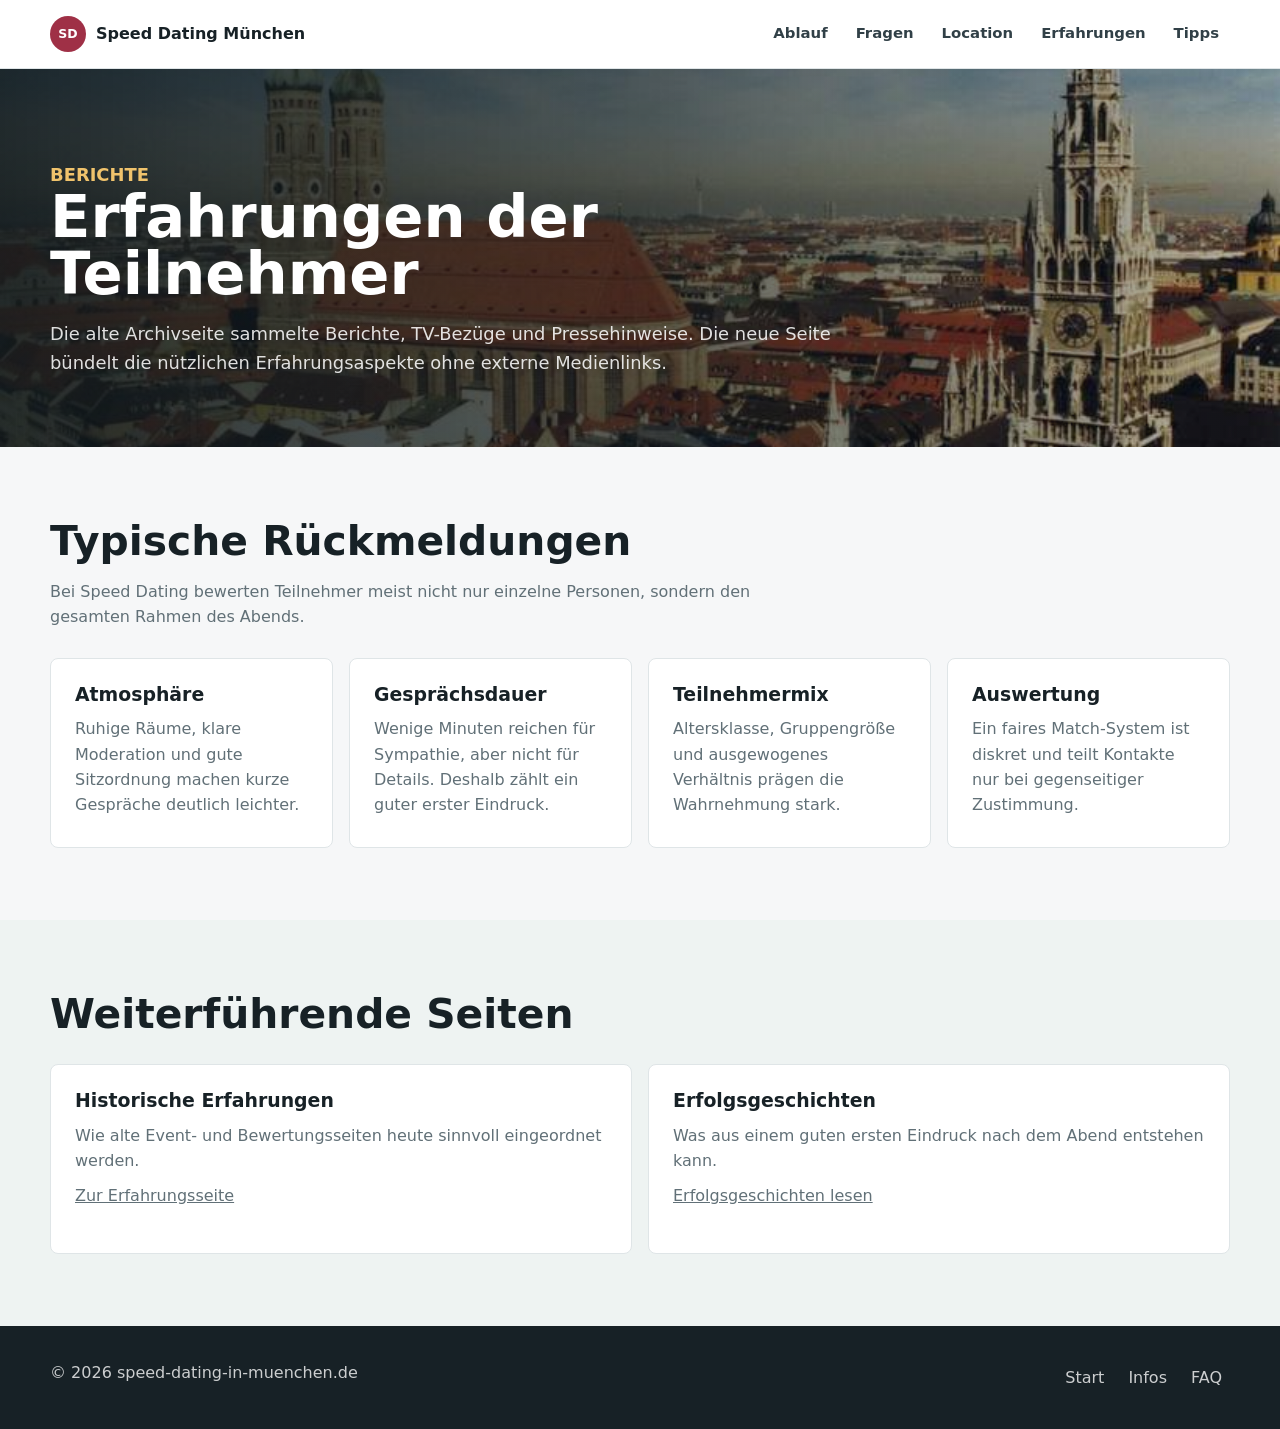
==== erfahrungen/index.html @ 36646f1c "Restore archived speed dating pages" ====
<!doctype html>
<html lang="de">
  <head>
    <meta charset="utf-8">
    <meta name="viewport" content="width=device-width, initial-scale=1">
    <title>Erfahrungsberichte beim Speed Dating</title>
    <meta name="description" content="Erfahrungsberichte beim Speed Dating: typische Eindrücke zu Atmosphäre, Gesprächen, Teilnehmern und Match-Auswertung.">
    <link rel="canonical" href="https://speed-dating-in-muenchen.de/erfahrungen/">
    <meta name="robots" content="index,follow">
    <link rel="stylesheet" href="/styles.css">
  </head>
  <body>
    <header class="site-header">
      <div class="header-inner">
        <a class="brand" href="/"><span class="brand-mark" aria-hidden="true">SD</span><span>Speed Dating München</span></a>
        <nav class="nav" aria-label="Hauptnavigation">
          <a href="/speed-dating-ablauf.html">Ablauf</a>
          <a href="/fragen.html">Fragen</a>
          <a href="/location.html">Location</a>
          <a href="/erfahrungen/">Erfahrungen</a>
          <a href="/tipps.html">Tipps</a>
        </nav>
      </div>
    </header>

    <main>
      <section class="page-hero">
        <div class="page-hero-inner">
          <p class="kicker">Berichte</p>
          <h1>Erfahrungen der Teilnehmer</h1>
          <p>Die alte Archivseite sammelte Berichte, TV-Bezüge und Pressehinweise. Die neue Seite bündelt die nützlichen Erfahrungsaspekte ohne externe Medienlinks.</p>
        </div>
      </section>

      <section class="section">
        <div class="section-heading">
          <h2>Typische Rückmeldungen</h2>
          <p>Bei Speed Dating bewerten Teilnehmer meist nicht nur einzelne Personen, sondern den gesamten Rahmen des Abends.</p>
        </div>
        <div class="card-grid">
          <article class="card">
            <h3>Atmosphäre</h3>
            <p>Ruhige Räume, klare Moderation und gute Sitzordnung machen kurze Gespräche deutlich leichter.</p>
          </article>
          <article class="card">
            <h3>Gesprächsdauer</h3>
            <p>Wenige Minuten reichen für Sympathie, aber nicht für Details. Deshalb zählt ein guter erster Eindruck.</p>
          </article>
          <article class="card">
            <h3>Teilnehmermix</h3>
            <p>Altersklasse, Gruppengröße und ausgewogenes Verhältnis prägen die Wahrnehmung stark.</p>
          </article>
          <article class="card">
            <h3>Auswertung</h3>
            <p>Ein faires Match-System ist diskret und teilt Kontakte nur bei gegenseitiger Zustimmung.</p>
          </article>
        </div>
      </section>

      <section class="section band">
        <div class="section-heading">
          <h2>Weiterführende Seiten</h2>
        </div>
        <div class="card-grid">
          <article class="card">
            <h3>Historische Erfahrungen</h3>
            <p>Wie alte Event- und Bewertungsseiten heute sinnvoll eingeordnet werden.</p>
            <p><a href="/speed-dating-erfahrungen.html">Zur Erfahrungsseite</a></p>
          </article>
          <article class="card">
            <h3>Erfolgsgeschichten</h3>
            <p>Was aus einem guten ersten Eindruck nach dem Abend entstehen kann.</p>
            <p><a href="/erfolgsgeschichten/">Erfolgsgeschichten lesen</a></p>
          </article>
        </div>
      </section>
    </main>

    <footer class="footer">
      <div class="footer-inner">
        <p>© 2026 speed-dating-in-muenchen.de</p>
        <nav class="footer-links" aria-label="Footer Navigation">
          <a href="/">Start</a>
          <a href="/details.html">Infos</a>
          <a href="/faq.html">FAQ</a>
        </nav>
      </div>
    </footer>
  </body>
</html>
---- styles.css ----
:root {
  color-scheme: light;
  --ink: #172126;
  --muted: #617077;
  --paper: #f6f7f8;
  --panel: #ffffff;
  --line: #dfe5e7;
  --wine: #9f3046;
  --wine-dark: #7f2334;
  --teal: #11675d;
  --blue: #27526f;
  --gold: #c8942c;
  --shadow: 0 18px 45px rgba(23, 33, 38, 0.12);
}

* {
  box-sizing: border-box;
}

html {
  scroll-behavior: smooth;
}

body {
  margin: 0;
  background: var(--paper);
  color: var(--ink);
  font-family: Inter, ui-sans-serif, system-ui, -apple-system, BlinkMacSystemFont, "Segoe UI", sans-serif;
  line-height: 1.58;
}

a {
  color: inherit;
}

img {
  display: block;
  max-width: 100%;
}

.site-header {
  position: sticky;
  z-index: 20;
  top: 0;
  background: rgba(255, 255, 255, 0.94);
  border-bottom: 1px solid var(--line);
  backdrop-filter: blur(14px);
}

.header-inner {
  display: flex;
  align-items: center;
  justify-content: space-between;
  gap: 22px;
  width: min(1180px, calc(100% - 36px));
  margin: 0 auto;
  padding: 14px 0;
}

.brand {
  display: inline-flex;
  align-items: center;
  gap: 10px;
  min-width: fit-content;
  color: var(--ink);
  text-decoration: none;
  font-weight: 850;
}

.brand-mark {
  display: inline-grid;
  place-items: center;
  width: 36px;
  height: 36px;
  border-radius: 50%;
  background: var(--wine);
  color: #fff;
  font-size: 0.78rem;
  font-weight: 900;
  letter-spacing: 0;
}

.nav {
  display: flex;
  flex-wrap: wrap;
  justify-content: flex-end;
  gap: 6px;
}

.nav a,
.page-links a,
.footer-links a {
  border-radius: 6px;
  text-decoration: none;
}

.nav a {
  padding: 8px 11px;
  color: #314047;
  font-size: 0.93rem;
  font-weight: 750;
}

.nav a:hover,
.nav a:focus-visible {
  color: var(--wine);
  background: #f1f4f5;
}

.hero {
  min-height: 620px;
  display: grid;
  align-items: center;
  color: #fff;
  background:
    linear-gradient(90deg, rgba(15, 24, 28, 0.88), rgba(15, 24, 28, 0.64) 46%, rgba(15, 24, 28, 0.2)),
    url("/assets/munich-skyline.jpg") center / cover no-repeat;
}

.hero-inner {
  width: min(1180px, calc(100% - 36px));
  margin: 0 auto;
  padding: 76px 0 82px;
}

.kicker {
  margin: 0 0 12px;
  color: var(--teal);
  font-size: 0.78rem;
  font-weight: 900;
  letter-spacing: 0;
  text-transform: uppercase;
}

.hero .kicker,
.page-hero .kicker {
  color: #f0c36c;
}

h1,
h2,
h3,
p,
li,
summary {
  overflow-wrap: anywhere;
}

h1,
h2,
h3 {
  letter-spacing: 0;
}

h1 {
  max-width: 12ch;
  margin: 0;
  font-size: 4.7rem;
  line-height: 0.96;
}

h2 {
  margin: 0;
  font-size: 2.55rem;
  line-height: 1.08;
}

h3 {
  margin: 0;
  font-size: 1.18rem;
  line-height: 1.26;
}

.lead {
  max-width: 68ch;
  margin: 20px 0 0;
  color: rgba(255, 255, 255, 0.88);
  font-size: 1.18rem;
}

.hero-actions {
  display: flex;
  flex-wrap: wrap;
  gap: 12px;
  margin-top: 32px;
}

.button {
  display: inline-flex;
  align-items: center;
  justify-content: center;
  min-height: 46px;
  padding: 0 18px;
  border: 1px solid transparent;
  border-radius: 6px;
  text-decoration: none;
  font-weight: 850;
}

.button-primary {
  background: var(--wine);
  color: #fff;
}

.button-primary:hover,
.button-primary:focus-visible {
  background: var(--wine-dark);
}

.button-secondary {
  border-color: rgba(255, 255, 255, 0.5);
  color: #fff;
}

.button-secondary:hover,
.button-secondary:focus-visible {
  border-color: #fff;
}

.quick-facts {
  display: grid;
  grid-template-columns: repeat(3, minmax(0, 1fr));
  gap: 1px;
  background: var(--line);
  border-bottom: 1px solid var(--line);
}

.quick-facts article {
  min-height: 128px;
  padding: 28px clamp(18px, 4vw, 42px);
  background: var(--panel);
}

.quick-facts strong {
  display: block;
  color: var(--blue);
  font-size: 1.12rem;
}

.quick-facts span {
  display: block;
  margin-top: 8px;
  color: var(--muted);
}

.section {
  width: min(1180px, calc(100% - 36px));
  margin: 0 auto;
  padding: 72px 0;
}

.band {
  width: 100%;
  max-width: none;
  padding: 72px max(18px, calc((100vw - 1180px) / 2));
  background: #eef3f2;
}

.section-heading {
  max-width: 780px;
  margin-bottom: 28px;
}

.section-heading p,
.content p {
  color: var(--muted);
}

.card-grid {
  display: grid;
  grid-template-columns: repeat(auto-fit, minmax(min(100%, 250px), 1fr));
  gap: 16px;
}

.card {
  min-height: 190px;
  padding: 24px;
  border: 1px solid var(--line);
  border-radius: 8px;
  background: var(--panel);
}

.card p,
.step p,
.note p,
.content li,
.aside-card li {
  margin: 10px 0 0;
  color: var(--muted);
}

.note {
  display: flex;
  align-items: center;
  justify-content: space-between;
  gap: 24px;
  padding: 28px;
  border: 1px solid var(--line);
  border-left: 6px solid var(--teal);
  border-radius: 8px;
  background: var(--panel);
  box-shadow: var(--shadow);
}

.note .button {
  flex: 0 0 auto;
}

.page-hero {
  color: #fff;
  background:
    linear-gradient(90deg, rgba(15, 24, 28, 0.9), rgba(15, 24, 28, 0.66) 52%, rgba(15, 24, 28, 0.28)),
    url("/assets/munich-skyline.jpg") center / cover no-repeat;
}

.page-hero-inner {
  width: min(1180px, calc(100% - 36px));
  margin: 0 auto;
  padding: 74px 0 70px;
}

.page-hero h1 {
  max-width: 15ch;
  font-size: 3.7rem;
}

.page-hero p {
  max-width: 72ch;
  margin: 18px 0 0;
  color: rgba(255, 255, 255, 0.86);
  font-size: 1.12rem;
}

.page-layout {
  display: grid;
  grid-template-columns: minmax(0, 1fr) 310px;
  gap: 34px;
  width: min(1180px, calc(100% - 36px));
  margin: 0 auto;
  padding: 58px 0 78px;
}

.content {
  min-width: 0;
}

.content-section {
  padding: 0 0 34px;
}

.content-section + .content-section {
  padding-top: 34px;
  border-top: 1px solid var(--line);
}

.content h2 {
  font-size: 2rem;
}

.content h3 {
  margin-top: 20px;
}

.content p {
  margin: 12px 0 0;
}

.content ul,
.aside-card ul {
  margin: 14px 0 0;
  padding-left: 1.2rem;
}

.steps {
  display: grid;
  gap: 14px;
  margin-top: 20px;
}

.step {
  display: grid;
  grid-template-columns: 52px minmax(0, 1fr);
  gap: 16px;
  padding: 20px;
  border: 1px solid var(--line);
  border-radius: 8px;
  background: var(--panel);
}

.step-number {
  display: inline-grid;
  place-items: center;
  width: 44px;
  height: 44px;
  border-radius: 50%;
  background: #edf4f3;
  color: var(--teal);
  font-weight: 900;
}

.data-table {
  width: 100%;
  margin-top: 20px;
  border-collapse: collapse;
  overflow: hidden;
  border: 1px solid var(--line);
  border-radius: 8px;
  background: var(--panel);
}

.data-table th,
.data-table td {
  padding: 14px;
  border-bottom: 1px solid var(--line);
  text-align: left;
  vertical-align: top;
}

.data-table th {
  color: var(--ink);
  background: #eef3f2;
  font-size: 0.92rem;
}

.data-table tr:last-child td {
  border-bottom: 0;
}

details {
  border-top: 1px solid var(--line);
}

details:last-child {
  border-bottom: 1px solid var(--line);
}

summary {
  cursor: pointer;
  padding: 20px 0;
  font-weight: 850;
}

details p {
  margin: 0;
  padding: 0 0 20px;
}

.aside {
  align-self: start;
  position: sticky;
  top: 82px;
}

.aside-card {
  padding: 22px;
  border: 1px solid var(--line);
  border-radius: 8px;
  background: var(--panel);
}

.aside-card + .aside-card {
  margin-top: 16px;
}

.page-links {
  display: grid;
  gap: 8px;
  margin-top: 14px;
}

.page-links a {
  padding: 10px 12px;
  background: #f4f7f8;
  color: #304049;
  font-weight: 750;
}

.page-links a:hover,
.page-links a:focus-visible {
  color: var(--wine);
  background: #edf2f3;
}

.footer {
  padding: 34px 0;
  background: #172126;
  color: rgba(255, 255, 255, 0.78);
}

.footer-inner {
  display: flex;
  align-items: flex-start;
  justify-content: space-between;
  gap: 22px;
  width: min(1180px, calc(100% - 36px));
  margin: 0 auto;
}

.footer p {
  margin: 0;
}

.footer-links {
  display: flex;
  flex-wrap: wrap;
  justify-content: flex-end;
  gap: 8px;
}

.footer-links a {
  padding: 5px 8px;
}

.footer-links a:hover,
.footer-links a:focus-visible {
  color: #fff;
  background: rgba(255, 255, 255, 0.09);
}

@media (max-width: 920px) {
  .header-inner,
  .footer-inner {
    flex-direction: column;
    align-items: flex-start;
  }

  .nav,
  .footer-links {
    justify-content: flex-start;
  }

  .hero {
    min-height: 560px;
  }

  h1 {
    font-size: 3.6rem;
  }

  h2 {
    font-size: 2.1rem;
  }

  .page-hero h1 {
    font-size: 3rem;
  }

  .quick-facts,
  .page-layout {
    grid-template-columns: 1fr;
  }

  .aside {
    position: static;
  }

  .note {
    align-items: flex-start;
    flex-direction: column;
  }
}

@media (max-width: 560px) {
  .header-inner {
    width: min(100% - 24px, 1180px);
  }

  .nav {
    width: 100%;
  }

  .nav a {
    flex: 1 1 auto;
    min-height: 38px;
    padding: 8px 9px;
    text-align: center;
  }

  .hero-inner,
  .page-hero-inner,
  .section,
  .page-layout,
  .footer-inner {
    width: min(100% - 28px, 1180px);
  }

  .hero {
    min-height: 520px;
    background-position: 58% center;
  }

  h1 {
    font-size: 2.8rem;
  }

  h2,
  .content h2 {
    font-size: 1.72rem;
  }

  .page-hero h1 {
    font-size: 2.34rem;
  }

  .lead,
  .page-hero p {
    font-size: 1rem;
  }

  .hero-actions .button,
  .note .button {
    width: 100%;
  }

  .section,
  .band {
    padding-top: 54px;
    padding-bottom: 54px;
  }

  .step {
    grid-template-columns: 1fr;
  }

  .data-table {
    display: block;
    overflow-x: auto;
  }
}
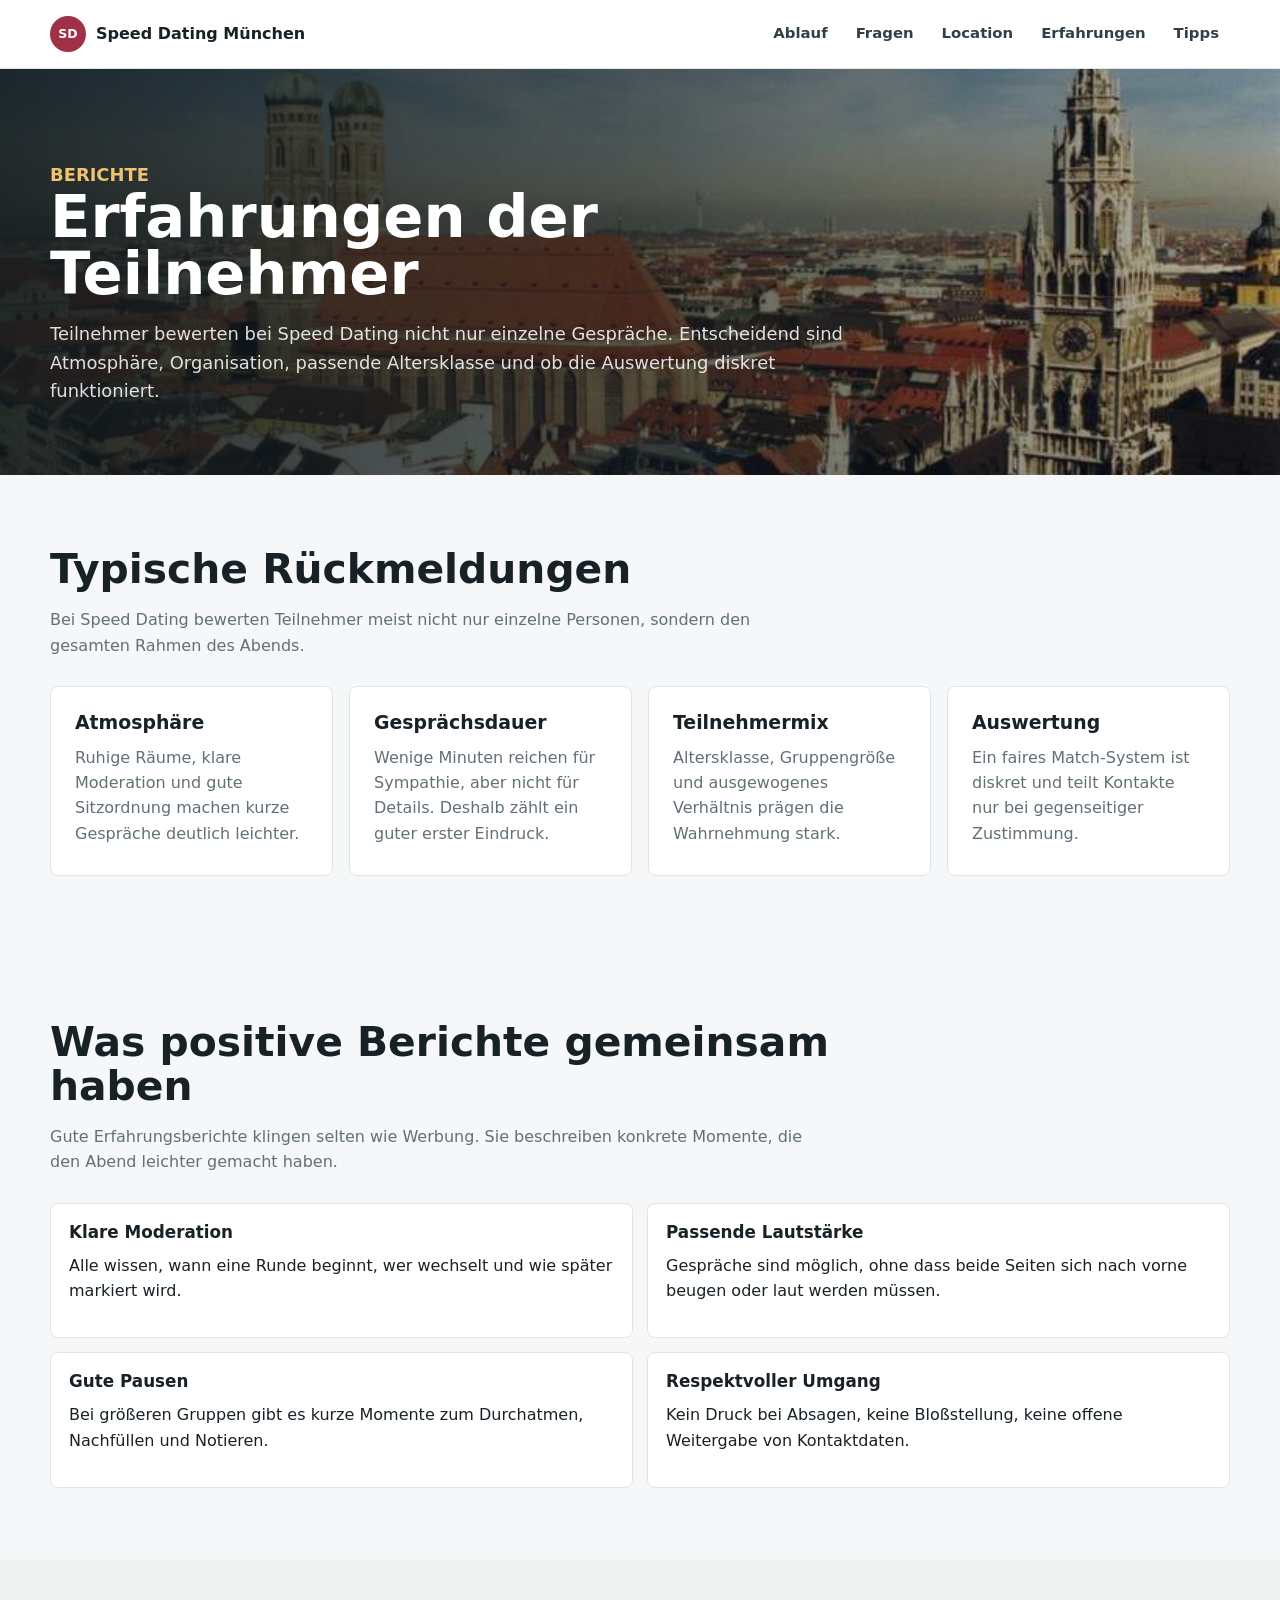
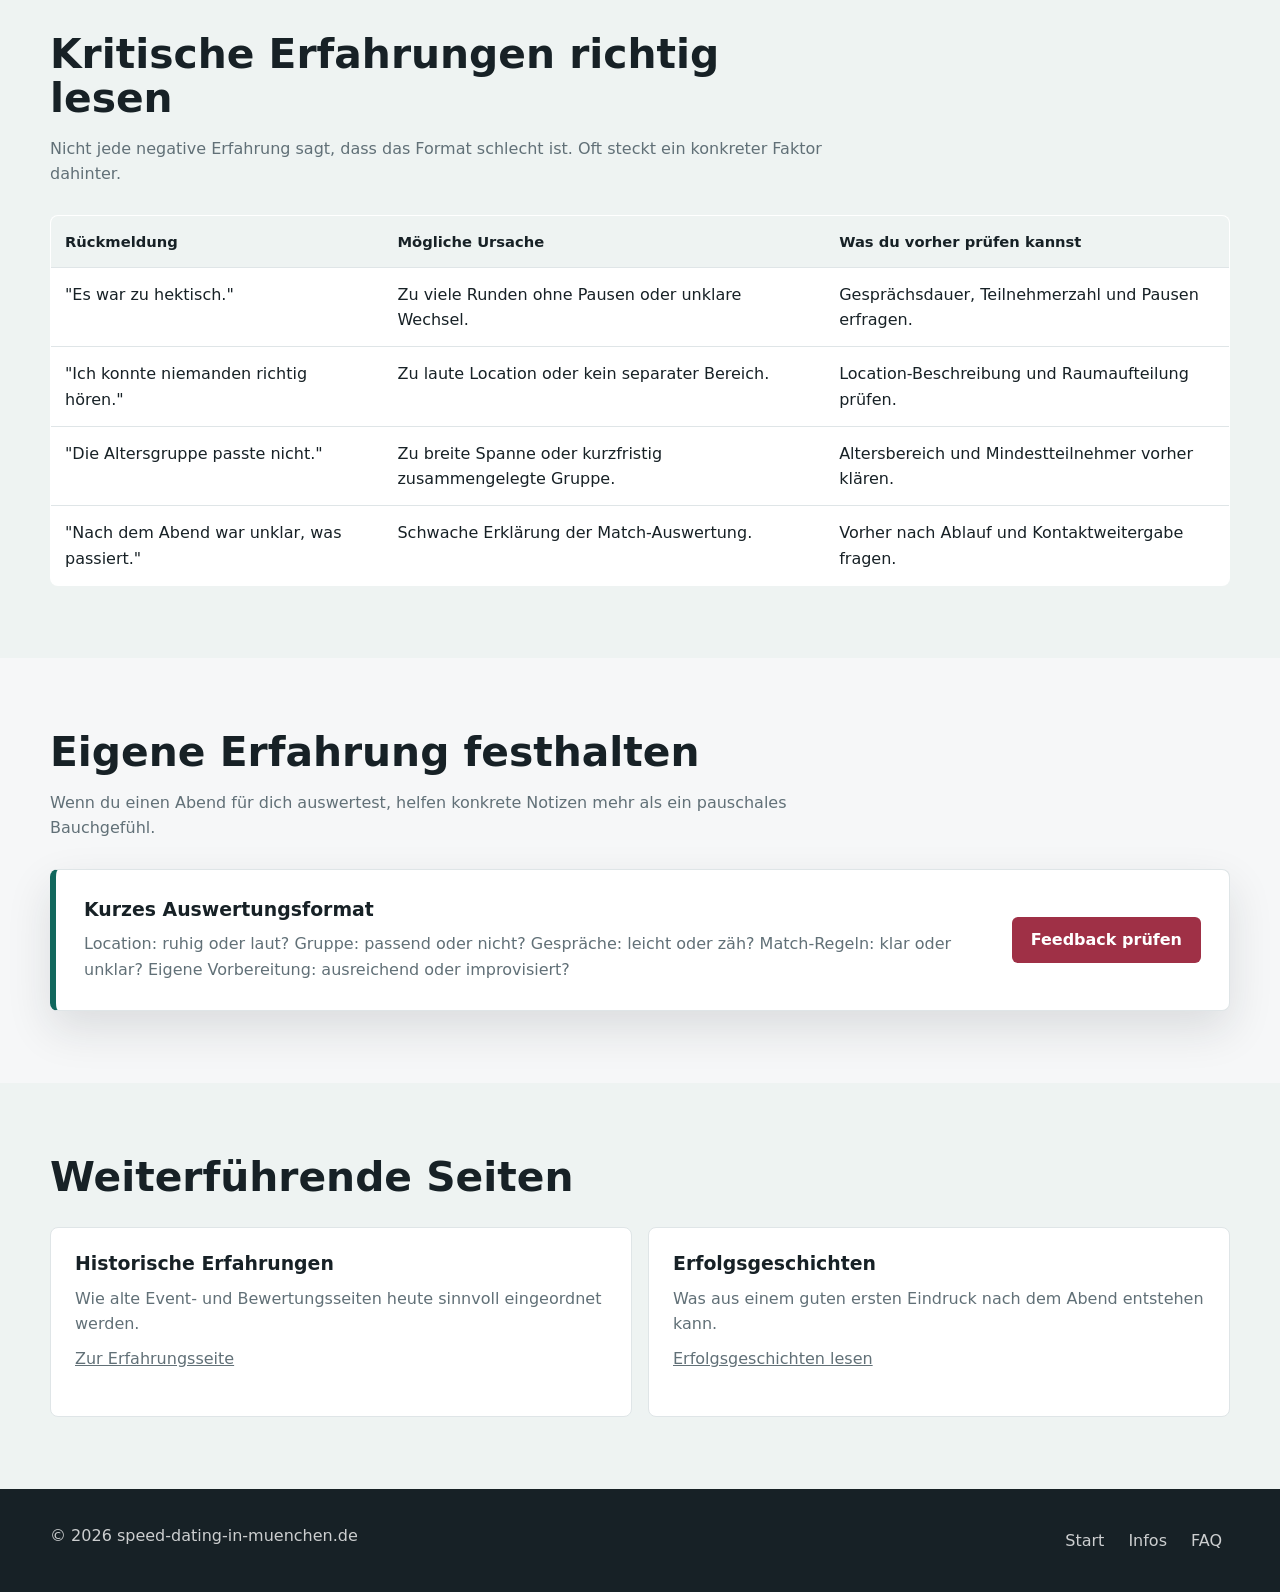
==== commit 20a5146f: "Expand thin speed dating guide pages" ====
--- a/erfahrungen/index.html
+++ b/erfahrungen/index.html
@@ -3,11 +3,11 @@
   <head>
     <meta charset="utf-8">
     <meta name="viewport" content="width=device-width, initial-scale=1">
-    <title>Erfahrungsberichte beim Speed Dating</title>
-    <meta name="description" content="Erfahrungsberichte beim Speed Dating: typische Eindrücke zu Atmosphäre, Gesprächen, Teilnehmern und Match-Auswertung.">
+    <title>Erfahrungsberichte beim Speed Dating | Was Teilnehmer wirklich bewerten</title>
+    <meta name="description" content="Erfahrungsberichte beim Speed Dating: Atmosphäre, Gesprächsdauer, Teilnehmermix, Moderation, Match-Auswertung und typische positive oder kritische Rückmeldungen.">
     <link rel="canonical" href="https://speed-dating-in-muenchen.de/erfahrungen/">
     <meta name="robots" content="index,follow">
-    <link rel="stylesheet" href="/styles.css">
+    <link rel="stylesheet" href="/styles.css?v=202606211150">
   </head>
   <body>
     <header class="site-header">
@@ -28,7 +28,7 @@
         <div class="page-hero-inner">
           <p class="kicker">Berichte</p>
           <h1>Erfahrungen der Teilnehmer</h1>
-          <p>Die alte Archivseite sammelte Berichte, TV-Bezüge und Pressehinweise. Die neue Seite bündelt die nützlichen Erfahrungsaspekte ohne externe Medienlinks.</p>
+          <p>Teilnehmer bewerten bei Speed Dating nicht nur einzelne Gespräche. Entscheidend sind Atmosphäre, Organisation, passende Altersklasse und ob die Auswertung diskret funktioniert.</p>
         </div>
       </section>
 
@@ -54,6 +54,83 @@
             <h3>Auswertung</h3>
             <p>Ein faires Match-System ist diskret und teilt Kontakte nur bei gegenseitiger Zustimmung.</p>
           </article>
+        </div>
+      </section>
+
+      <section class="section">
+        <div class="section-heading">
+          <h2>Was positive Berichte gemeinsam haben</h2>
+          <p>Gute Erfahrungsberichte klingen selten wie Werbung. Sie beschreiben konkrete Momente, die den Abend leichter gemacht haben.</p>
+        </div>
+        <div class="tip-grid">
+          <article class="tip-card">
+            <h3>Klare Moderation</h3>
+            <p>Alle wissen, wann eine Runde beginnt, wer wechselt und wie später markiert wird.</p>
+          </article>
+          <article class="tip-card">
+            <h3>Passende Lautstärke</h3>
+            <p>Gespräche sind möglich, ohne dass beide Seiten sich nach vorne beugen oder laut werden müssen.</p>
+          </article>
+          <article class="tip-card">
+            <h3>Gute Pausen</h3>
+            <p>Bei größeren Gruppen gibt es kurze Momente zum Durchatmen, Nachfüllen und Notieren.</p>
+          </article>
+          <article class="tip-card">
+            <h3>Respektvoller Umgang</h3>
+            <p>Kein Druck bei Absagen, keine Bloßstellung, keine offene Weitergabe von Kontaktdaten.</p>
+          </article>
+        </div>
+      </section>
+
+      <section class="section band">
+        <div class="section-heading">
+          <h2>Kritische Erfahrungen richtig lesen</h2>
+          <p>Nicht jede negative Erfahrung sagt, dass das Format schlecht ist. Oft steckt ein konkreter Faktor dahinter.</p>
+        </div>
+        <table class="data-table">
+          <thead>
+            <tr>
+              <th>Rückmeldung</th>
+              <th>Mögliche Ursache</th>
+              <th>Was du vorher prüfen kannst</th>
+            </tr>
+          </thead>
+          <tbody>
+            <tr>
+              <td>"Es war zu hektisch."</td>
+              <td>Zu viele Runden ohne Pausen oder unklare Wechsel.</td>
+              <td>Gesprächsdauer, Teilnehmerzahl und Pausen erfragen.</td>
+            </tr>
+            <tr>
+              <td>"Ich konnte niemanden richtig hören."</td>
+              <td>Zu laute Location oder kein separater Bereich.</td>
+              <td>Location-Beschreibung und Raumaufteilung prüfen.</td>
+            </tr>
+            <tr>
+              <td>"Die Altersgruppe passte nicht."</td>
+              <td>Zu breite Spanne oder kurzfristig zusammengelegte Gruppe.</td>
+              <td>Altersbereich und Mindestteilnehmer vorher klären.</td>
+            </tr>
+            <tr>
+              <td>"Nach dem Abend war unklar, was passiert."</td>
+              <td>Schwache Erklärung der Match-Auswertung.</td>
+              <td>Vorher nach Ablauf und Kontaktweitergabe fragen.</td>
+            </tr>
+          </tbody>
+        </table>
+      </section>
+
+      <section class="section">
+        <div class="section-heading">
+          <h2>Eigene Erfahrung festhalten</h2>
+          <p>Wenn du einen Abend für dich auswertest, helfen konkrete Notizen mehr als ein pauschales Bauchgefühl.</p>
+        </div>
+        <div class="note">
+          <div>
+            <h3>Kurzes Auswertungsformat</h3>
+            <p>Location: ruhig oder laut? Gruppe: passend oder nicht? Gespräche: leicht oder zäh? Match-Regeln: klar oder unklar? Eigene Vorbereitung: ausreichend oder improvisiert?</p>
+          </div>
+          <a class="button button-primary" href="/wie-komme-ich-an.html">Feedback prüfen</a>
         </div>
       </section>
 
--- a/styles.css
+++ b/styles.css
@@ -36,6 +36,7 @@
 img {
   display: block;
   max-width: 100%;
+  height: auto;
 }
 
 .site-header {
@@ -272,12 +273,76 @@
   gap: 16px;
 }
 
+.partner-grid {
+  display: grid;
+  grid-template-columns: repeat(2, minmax(0, 1fr));
+  gap: 18px;
+}
+
 .card {
   min-height: 190px;
   padding: 24px;
   border: 1px solid var(--line);
   border-radius: 8px;
   background: var(--panel);
+}
+
+.partner-card {
+  display: grid;
+  overflow: hidden;
+  border: 1px solid var(--line);
+  border-radius: 8px;
+  background: var(--panel);
+  box-shadow: 0 10px 26px rgba(23, 33, 38, 0.07);
+}
+
+.partner-card img {
+  width: 100%;
+  aspect-ratio: 16 / 9;
+  object-fit: cover;
+}
+
+.partner-card div {
+  display: grid;
+  padding: 24px;
+}
+
+.partner-card p {
+  margin: 10px 0 0;
+  color: var(--muted);
+}
+
+.partner-card a,
+.content a {
+  color: var(--wine);
+  font-weight: 850;
+}
+
+.article-teaser {
+  display: grid;
+  grid-template-columns: minmax(0, 0.9fr) minmax(0, 1.1fr);
+  overflow: hidden;
+  border: 1px solid var(--line);
+  border-radius: 8px;
+  background: var(--panel);
+  box-shadow: var(--shadow);
+}
+
+.article-teaser img {
+  width: 100%;
+  aspect-ratio: 16 / 9;
+  object-fit: cover;
+}
+
+.article-teaser div {
+  display: grid;
+  align-content: center;
+  padding: 28px;
+}
+
+.article-teaser p {
+  margin: 12px 0 0;
+  color: var(--muted);
 }
 
 .card p,
@@ -365,6 +430,202 @@
   margin: 12px 0 0;
 }
 
+.article-image {
+  width: 100%;
+  margin: 0 0 30px;
+  overflow: hidden;
+  border: 1px solid var(--line);
+  border-radius: 8px;
+  background: var(--panel);
+}
+
+.article-image img {
+  width: 100%;
+  object-fit: contain;
+}
+
+.article-image figcaption {
+  padding: 10px 14px 12px;
+  color: var(--muted);
+  font-size: 0.92rem;
+}
+
+.ranked-list {
+  display: grid;
+  gap: 14px;
+  margin-top: 18px;
+}
+
+.ranked-card {
+  display: grid;
+  grid-template-columns: 50px minmax(0, 1fr);
+  gap: 16px;
+  padding: 20px;
+  border: 1px solid var(--line);
+  border-radius: 8px;
+  background: var(--panel);
+}
+
+.ranked-card h3 {
+  margin-top: 0;
+}
+
+.ranked-number {
+  display: inline-grid;
+  place-items: center;
+  width: 42px;
+  height: 42px;
+  border-radius: 50%;
+  background: #edf4f3;
+  color: var(--teal);
+  font-weight: 900;
+}
+
+.service-action {
+  display: inline-flex;
+  align-items: center;
+  justify-content: center;
+  min-height: 40px;
+  margin-top: 14px;
+  padding: 0 14px;
+  border: 1px solid var(--line);
+  border-radius: 6px;
+  background: #f4f7f8;
+  color: #304049;
+  cursor: pointer;
+  font: inherit;
+  font-weight: 850;
+}
+
+.service-action:hover,
+.service-action:focus-visible {
+  color: var(--wine);
+  background: #edf2f3;
+}
+
+.article-detail {
+  background: #f7f8fa;
+}
+
+.article-detail .page-hero {
+  background:
+    linear-gradient(90deg, rgba(15, 24, 28, 0.84), rgba(15, 24, 28, 0.58) 56%, rgba(15, 24, 28, 0.18)),
+    url("/assets/munich-skyline.jpg") center / cover no-repeat;
+}
+
+.article-detail .page-hero-inner {
+  padding: 68px 0 66px;
+}
+
+.article-detail .page-hero h1 {
+  max-width: 760px;
+  font-size: clamp(2.55rem, 5vw, 4.1rem);
+  line-height: 1;
+}
+
+.article-detail .page-hero p {
+  max-width: 760px;
+  font-size: 1.16rem;
+}
+
+.article-detail .page-layout {
+  grid-template-columns: minmax(0, 790px) 280px;
+  gap: 46px;
+  padding-top: 52px;
+}
+
+.article-detail .content-section {
+  padding: 0;
+}
+
+.article-detail .content-section + .content-section {
+  margin-top: 48px;
+  padding-top: 0;
+  border-top: 0;
+}
+
+.article-detail .content h2 {
+  max-width: 13ch;
+  margin-bottom: 14px;
+  font-size: clamp(1.9rem, 3vw, 2.45rem);
+  line-height: 1.05;
+}
+
+.article-detail .content p {
+  max-width: 72ch;
+  color: #455861;
+  font-size: 1.04rem;
+  line-height: 1.72;
+}
+
+.article-detail .article-image {
+  margin-bottom: 44px;
+  border: 0;
+  border-radius: 8px;
+  box-shadow: 0 18px 44px rgba(23, 33, 38, 0.12);
+}
+
+.article-detail .article-image img {
+  width: 100%;
+  aspect-ratio: 3 / 2;
+}
+
+.article-detail .article-image figcaption {
+  padding: 14px 18px 16px;
+  background: #fff;
+  color: #52656e;
+  font-size: 0.98rem;
+  line-height: 1.55;
+}
+
+.article-detail .ranked-list {
+  gap: 16px;
+  margin-top: 22px;
+}
+
+.article-detail .ranked-card {
+  grid-template-columns: 42px minmax(0, 1fr);
+  gap: 18px;
+  padding: 22px;
+  border-color: #d8e1e4;
+  box-shadow: 0 10px 24px rgba(23, 33, 38, 0.055);
+}
+
+.article-detail .ranked-card-featured {
+  border-color: rgba(159, 48, 70, 0.26);
+  background: linear-gradient(180deg, #fff, #fff8f9);
+}
+
+.article-detail .ranked-number {
+  width: 38px;
+  height: 38px;
+  background: #f1f5f5;
+  color: var(--blue);
+}
+
+.article-detail .ranked-card-featured .ranked-number {
+  background: var(--wine);
+  color: #fff;
+}
+
+.article-detail .ranked-card h3 {
+  font-size: 1.25rem;
+}
+
+.article-detail .service-action {
+  border-color: #d8e1e4;
+  background: #fff;
+}
+
+.article-detail .aside-card {
+  border-color: #d8e1e4;
+  box-shadow: 0 10px 24px rgba(23, 33, 38, 0.055);
+}
+
+.article-detail .page-links a {
+  background: #f7f9fa;
+}
+
 .content ul,
 .aside-card ul {
   margin: 14px 0 0;
@@ -375,6 +636,70 @@
   display: grid;
   gap: 14px;
   margin-top: 20px;
+}
+
+.tip-grid {
+  display: grid;
+  grid-template-columns: repeat(2, minmax(0, 1fr));
+  gap: 14px;
+  margin-top: 18px;
+}
+
+.tip-card,
+.note-example {
+  padding: 18px;
+  border: 1px solid var(--line);
+  border-radius: 8px;
+  background: var(--panel);
+}
+
+.tip-card h3,
+.note-example h3 {
+  font-size: 1.05rem;
+}
+
+.tip-card p,
+.note-example p {
+  margin-top: 10px;
+}
+
+.do-dont-grid {
+  display: grid;
+  grid-template-columns: repeat(2, minmax(0, 1fr));
+  gap: 14px;
+  margin-top: 18px;
+}
+
+.do-dont-grid > div {
+  padding: 18px;
+  border: 1px solid var(--line);
+  border-radius: 8px;
+  background: var(--panel);
+}
+
+.do-dont-grid h3 {
+  font-size: 1.08rem;
+}
+
+.check-list {
+  display: grid;
+  gap: 10px;
+  padding-left: 0;
+  list-style: none;
+}
+
+.check-list li {
+  position: relative;
+  padding-left: 24px;
+}
+
+.check-list li::before {
+  position: absolute;
+  top: 0.05rem;
+  left: 0;
+  color: var(--teal);
+  content: "✓";
+  font-weight: 900;
 }
 
 .step {
@@ -546,8 +871,38 @@
   }
 
   .quick-facts,
+  .partner-grid,
+  .tip-grid,
+  .do-dont-grid,
+  .article-teaser,
   .page-layout {
     grid-template-columns: 1fr;
+  }
+
+  .article-detail .page-layout {
+    grid-template-columns: 1fr;
+    gap: 30px;
+    padding-top: 38px;
+  }
+
+  .article-detail .content h2 {
+    max-width: none;
+  }
+
+  .article-detail .article-image {
+    margin-bottom: 34px;
+  }
+
+  .article-detail .aside {
+    order: 2;
+  }
+
+  .partner-card img {
+    height: 240px;
+  }
+
+  .article-teaser img {
+    height: 240px;
   }
 
   .aside {
@@ -602,6 +957,38 @@
     font-size: 2.34rem;
   }
 
+  .article-detail .page-hero-inner {
+    padding: 46px 0 42px;
+  }
+
+  .article-detail .page-hero h1 {
+    max-width: 15ch;
+    font-size: clamp(1.85rem, 7.6vw, 2.05rem);
+    line-height: 1.03;
+  }
+
+  .article-detail .page-hero p,
+  .article-detail .content p {
+    font-size: 1rem;
+  }
+
+  .article-detail .page-hero p {
+    max-width: 34ch;
+    line-height: 1.48;
+  }
+
+  .article-detail .content h2 {
+    font-size: 1.8rem;
+  }
+
+  .article-detail .ranked-card {
+    grid-template-columns: 1fr;
+  }
+
+  .article-detail .article-image figcaption {
+    padding: 12px 14px 14px;
+  }
+
   .lead,
   .page-hero p {
     font-size: 1rem;
@@ -609,6 +996,14 @@
 
   .hero-actions .button,
   .note .button {
+    width: 100%;
+  }
+
+  .ranked-card {
+    grid-template-columns: 1fr;
+  }
+
+  .service-action {
     width: 100%;
   }
 
